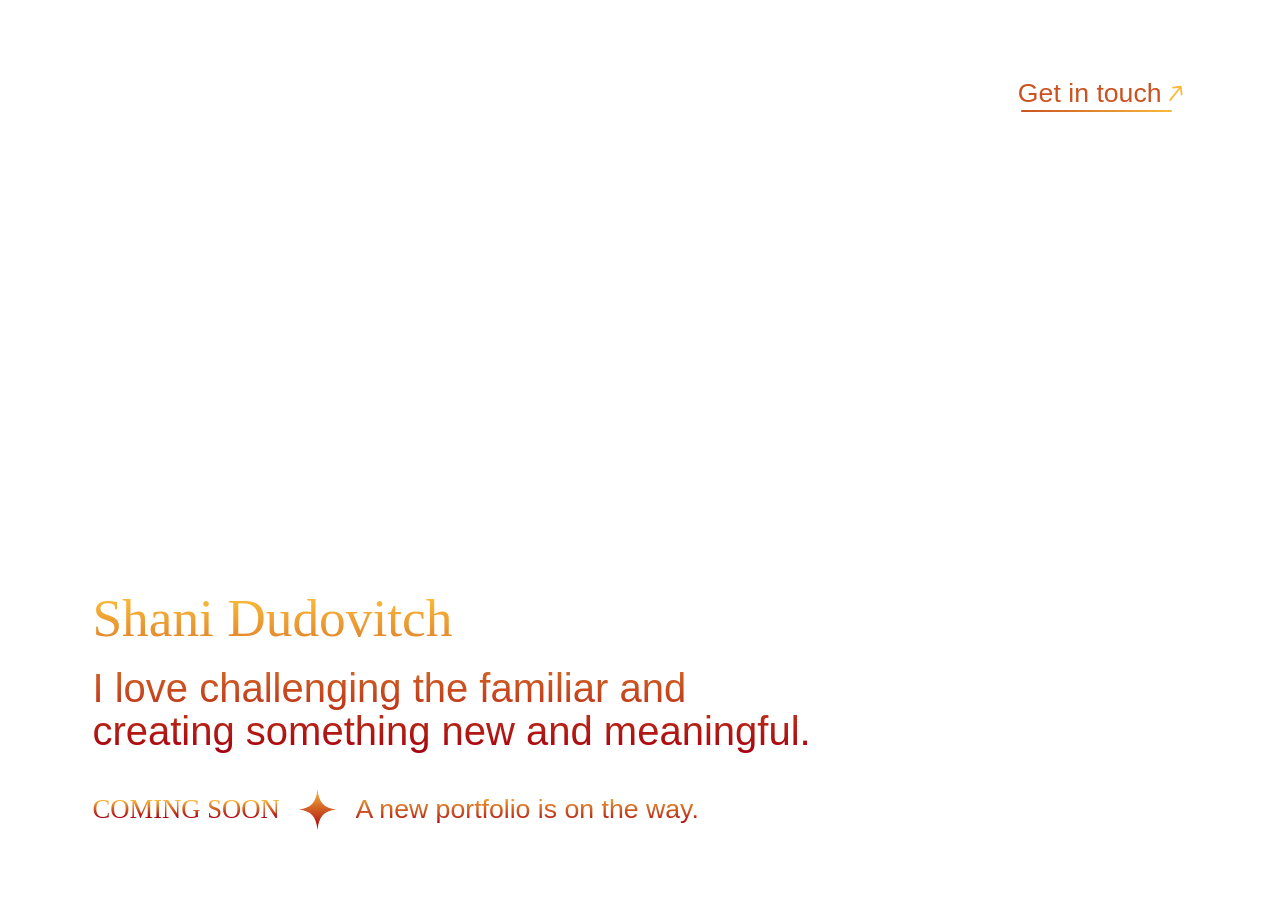
==== index.html @ 5e2dc6f1 "New coming soon design Co-Authored-By: Claude Opus 5.5 <noreply@anthropic.com>" ====
<!DOCTYPE html>
<html lang="en">
<head>
  <meta charset="UTF-8">
  <meta name="viewport" content="width=device-width, initial-scale=1.0">
  <title>Shani Dudovitch – Coming soon</title>
  <link rel="stylesheet" href="styles.css">
</head>
<body>

  <header class="site-header">
    <!-- TODO: where should "Get in touch" lead? (email, LinkedIn…) -->
    <a class="contact-link" href="#">
      <span class="contact-link-row">
        Get in touch
        <img class="contact-arrow" src="images/arrow.svg" alt="">
      </span>
      <img class="contact-underline" src="images/underline.svg" alt="">
    </a>
  </header>

  <main>
    <div class="intro gradient-text">
      <h1 class="name">Shani Dudovitch</h1>
      <p class="statement">I love challenging the familiar and creating something new and meaningful.</p>
    </div>

    <p class="status">
      <span class="status-title gradient-text">COMING SOON</span>
      <!-- Decorative star (alt is empty because it carries no information) -->
      <img class="status-star" src="images/star.svg" alt="">
      <span class="status-text gradient-text">A new portfolio is on the way.</span>
    </p>
  </main>

</body>
</html>
---- styles.css ----
/* ===== Fonts =====
   All fonts are installed on this computer, so the browser loads them from here (local).
   Visitors who don't have them installed will see the fallback font instead. */
@font-face {
  font-family: "Haarlemmer MT Std";
  src: local("Haarlemmer MT Std"), local("HaarlemmerMTStd-Regular");
}

@font-face {
  font-family: "Haarlemmer Bold Italic";
  src: local("HaarlemmerMTW01-BoldItalic");
}

@font-face {
  font-family: "Ploni ML v2 AAA";
  src: local("Ploni ML v2 AAA"), local("PloniMLv2AAA-Regular");
}

@font-face {
  font-family: "Ploni Round AAA";
  src: local("Ploni Round AAA"), local("PloniRoundAAA"), local("PloniRoundAAA-Regular");
}

/* ===== Design tokens (from the Figma frame, 1440 × 1024) ===== */
:root {
  /* Colors */
  --color-background: #ffffff;
  --color-gold: #f9ba3a;    /* top of the text gradient */
  --color-red: #a6000e;     /* bottom of the text gradient */
  --color-orange: #cb5321;  /* "Get in touch" link */

  /* Fonts */
  --font-name: "Haarlemmer Bold Italic", serif;
  --font-title: "Haarlemmer MT Std", serif;
  --font-statement: "Ploni Round AAA", sans-serif;
  --font-text: "Ploni ML v2 AAA", sans-serif;

  /* Font sizes: clamp(smallest on phones, grows with the screen, Figma size on desktop) */
  --size-name: clamp(34px, 4.167vw, 60px);
  --size-statement: clamp(22px, 3.125vw, 45px);
  --size-small: clamp(16px, 2.083vw, 30px);

  /* Spacing around the page edges and between sections */
  --space-top: clamp(24px, 6.597vw, 95px);
  --space-right: clamp(20px, 7.708vw, 111px);
  --space-bottom: clamp(32px, 5.486vw, 79px);
  --space-left: clamp(20px, 7.222vw, 104px);
  --space-intro-to-status: clamp(24px, 2.778vw, 40px);
}

/* ===== Basics ===== */
* {
  box-sizing: border-box;
  margin: 0;
}

body {
  min-height: 100vh;
  min-height: 100dvh; /* full screen height on phones too */
  display: flex;
  flex-direction: column;
  justify-content: space-between; /* link at the top, text at the bottom */
  padding: var(--space-top) var(--space-right) var(--space-bottom) var(--space-left);
  background: var(--color-background);
}

/* Text filled with the gold-to-red gradient */
.gradient-text {
  background-image: linear-gradient(to bottom, var(--color-gold), var(--color-red));
  -webkit-background-clip: text;
  background-clip: text;
  color: transparent;
}

/* ===== Top: "Get in touch" link ===== */
.site-header {
  display: flex;
  justify-content: flex-end;
}

.contact-link {
  font-family: var(--font-text);
  font-size: var(--size-small);
  line-height: 0.68;
  color: var(--color-orange);
  text-decoration: none;
}

.contact-link-row {
  display: flex;
  align-items: flex-start;
  gap: 0.333em; /* 10px in Figma */
}

/* The arrow image points right; Figma turns it to point up-right */
.contact-arrow {
  width: 0.707em;
  height: 0.491em;
  margin: 0.1em -0.15em 0;
  transform: rotate(-51.34deg);
}

.contact-underline {
  display: block;
  width: 5.667em;  /* 170px in Figma */
  height: 2px;
  margin: 0.267em 0 0 0.1em;
}

/* ===== Bottom: name, statement and "coming soon" ===== */

/* Name + statement share one gradient, gold at the top to red at the bottom.
   The extra padding gives the letters room so the gradient doesn't cut them off. */
.intro {
  font-size: var(--size-statement);
  padding-block: 0.4em 0.2em;
  margin-bottom: calc(var(--space-intro-to-status) - 0.2em);
  background-image: linear-gradient(to bottom, var(--color-gold) 0.4em, var(--color-red) calc(100% - 0.2em));
}

.name {
  font-family: var(--font-name);
  font-size: var(--size-name);
  font-weight: 400;
  line-height: 0.75;
}

.statement {
  max-width: 17.97em; /* 808px in Figma, so the line breaks after "creating" */
  margin-top: 0.728em;
  font-family: var(--font-statement);
  font-size: var(--size-statement);
  line-height: 1.08;
}

/* "COMING SOON ✦ A new portfolio is on the way." */
.status {
  display: flex;
  flex-wrap: wrap; /* on narrow phones the sentence moves to its own line */
  align-items: center;
  column-gap: 0.733em; /* 22px in Figma */
  font-size: var(--size-small);
}

.status-title {
  font-family: var(--font-title);
  font-weight: 400;
  line-height: 0.68;
  /* Same trick as .intro: room for the letters, without changing the layout */
  padding-block: 0.3em;
  margin-block: -0.3em;
  background-image: linear-gradient(to bottom, var(--color-gold) 0.3em, var(--color-red) calc(100% - 0.3em));
}

.status-star {
  width: 1.378em;
  height: 1.533em;
}

.status-text {
  font-family: var(--font-text);
  line-height: normal;
}
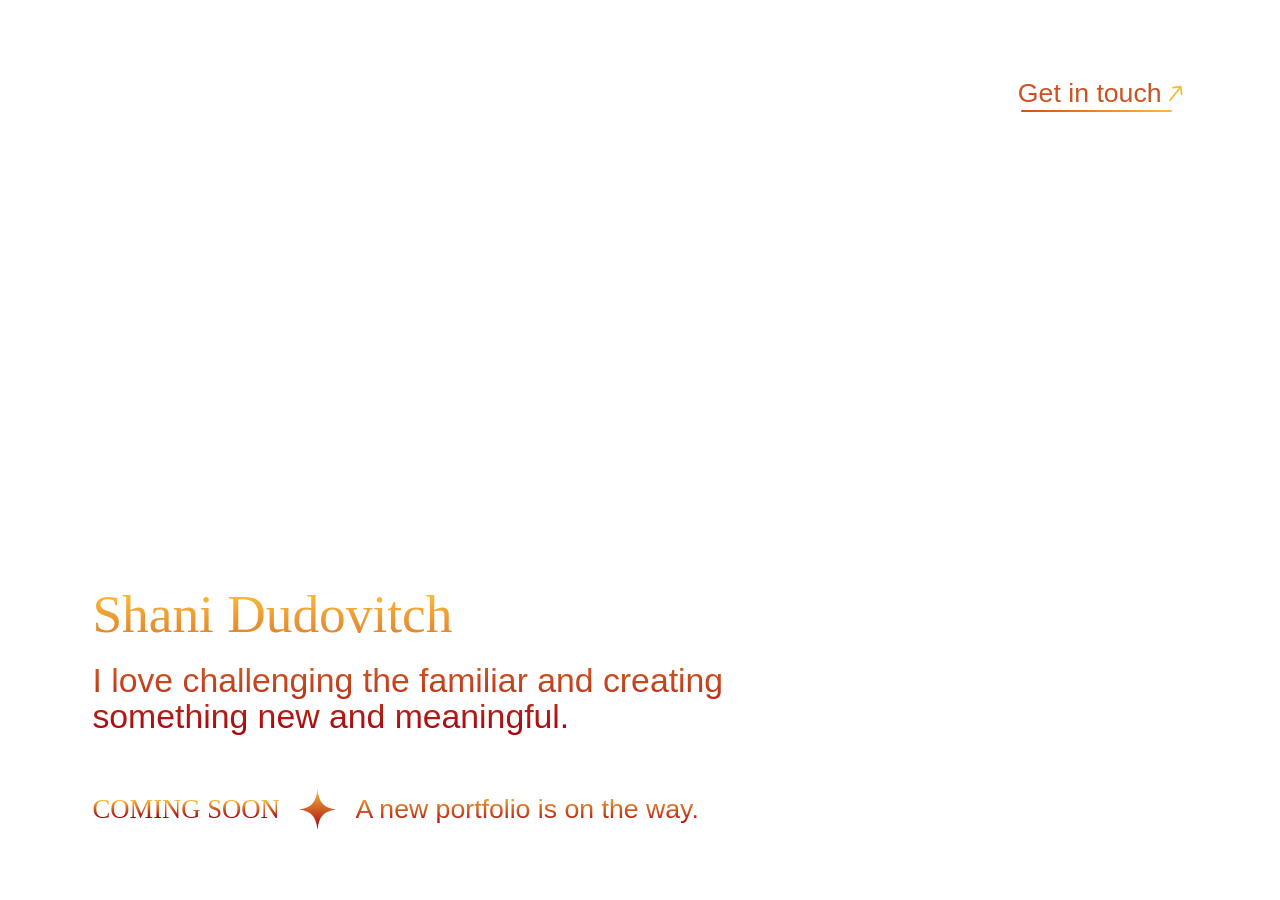
==== commit 6fd5be56: "Load name font from site and link Get in touch to email Co-Authored-By: Claude Opus 5.5 <noreply@ant" ====
--- a/index.html
+++ b/index.html
@@ -9,8 +9,8 @@
 <body>
 
   <header class="site-header">
-    <!-- TODO: where should "Get in touch" lead? (email, LinkedIn…) -->
-    <a class="contact-link" href="#">
+    <!-- Opens the visitor's email app with a new message to Shani -->
+    <a class="contact-link" href="mailto:Shanidudovitch2044@gmail.com">
       <span class="contact-link-row">
         Get in touch
         <img class="contact-arrow" src="images/arrow.svg" alt="">
--- a/styles.css
+++ b/styles.css
@@ -8,7 +8,8 @@
 
 @font-face {
   font-family: "Haarlemmer Bold Italic";
-  src: local("HaarlemmerMTW01-BoldItalic");
+  /* Uses the installed font if there is one, otherwise downloads it from the site */
+  src: local("HaarlemmerMTW01-BoldItalic"), url("fonts/haarlemmer-bold-italic.ttf") format("truetype");
 }
 
 @font-face {
@@ -37,7 +38,7 @@
 
   /* Font sizes: clamp(smallest on phones, grows with the screen, Figma size on desktop) */
   --size-name: clamp(34px, 4.167vw, 60px);
-  --size-statement: clamp(22px, 3.125vw, 45px);
+  --size-statement: clamp(20px, 2.639vw, 38px);
   --size-small: clamp(16px, 2.083vw, 30px);
 
   /* Spacing around the page edges and between sections */
@@ -45,7 +46,7 @@
   --space-right: clamp(20px, 7.708vw, 111px);
   --space-bottom: clamp(32px, 5.486vw, 79px);
   --space-left: clamp(20px, 7.222vw, 104px);
-  --space-intro-to-status: clamp(24px, 2.778vw, 40px);
+  --space-intro-to-status: clamp(32px, 4.236vw, 61px);
 }
 
 /* ===== Basics ===== */
@@ -126,8 +127,8 @@
 }
 
 .statement {
-  max-width: 17.97em; /* 808px in Figma, so the line breaks after "creating" */
-  margin-top: 0.728em;
+  max-width: 21.27em; /* 808px in Figma, so the line breaks after "creating" */
+  margin-top: 0.812em;
   font-family: var(--font-statement);
   font-size: var(--size-statement);
   line-height: 1.08;
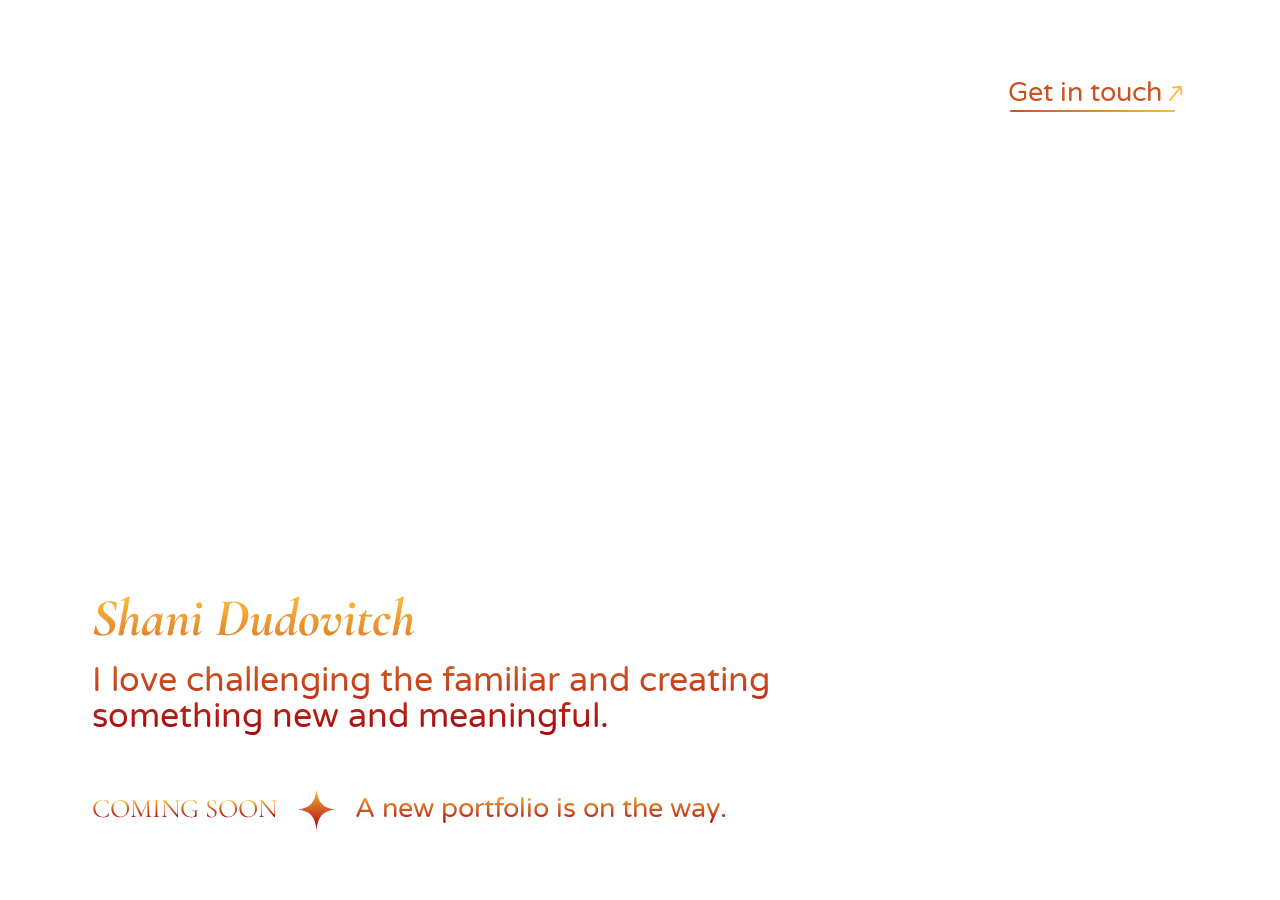
==== commit 9597df6c: "Switch to free Google Fonts and remove font files Co-Authored-By: Claude Opus 5.5 <noreply@anthropic" ====
--- a/index.html
+++ b/index.html
@@ -4,6 +4,11 @@
   <meta charset="UTF-8">
   <meta name="viewport" content="width=device-width, initial-scale=1.0">
   <title>Shani Dudovitch – Coming soon</title>
+  <!-- Fonts from Google Fonts: Cormorant Garamond (Regular + Bold Italic) and Varela Round -->
+  <link rel="preconnect" href="https://fonts.googleapis.com">
+  <link rel="preconnect" href="https://fonts.gstatic.com" crossorigin>
+  <link href="https://fonts.googleapis.com/css2?family=Cormorant+Garamond:ital,wght@0,400;1,700&family=Varela+Round&display=swap" rel="stylesheet">
+
   <link rel="stylesheet" href="styles.css">
 </head>
 <body>
--- a/styles.css
+++ b/styles.css
@@ -1,27 +1,3 @@
-/* ===== Fonts =====
-   All fonts are installed on this computer, so the browser loads them from here (local).
-   Visitors who don't have them installed will see the fallback font instead. */
-@font-face {
-  font-family: "Haarlemmer MT Std";
-  src: local("Haarlemmer MT Std"), local("HaarlemmerMTStd-Regular");
-}
-
-@font-face {
-  font-family: "Haarlemmer Bold Italic";
-  /* Uses the installed font if there is one, otherwise downloads it from the site */
-  src: local("HaarlemmerMTW01-BoldItalic"), url("fonts/haarlemmer-bold-italic.ttf") format("truetype");
-}
-
-@font-face {
-  font-family: "Ploni ML v2 AAA";
-  src: local("Ploni ML v2 AAA"), local("PloniMLv2AAA-Regular");
-}
-
-@font-face {
-  font-family: "Ploni Round AAA";
-  src: local("Ploni Round AAA"), local("PloniRoundAAA"), local("PloniRoundAAA-Regular");
-}
-
 /* ===== Design tokens (from the Figma frame, 1440 × 1024) ===== */
 :root {
   /* Colors */
@@ -30,11 +6,11 @@
   --color-red: #a6000e;     /* bottom of the text gradient */
   --color-orange: #cb5321;  /* "Get in touch" link */
 
-  /* Fonts */
-  --font-name: "Haarlemmer Bold Italic", serif;
-  --font-title: "Haarlemmer MT Std", serif;
-  --font-statement: "Ploni Round AAA", sans-serif;
-  --font-text: "Ploni ML v2 AAA", sans-serif;
+  /* Fonts (free from Google Fonts, loaded in index.html) */
+  --font-name: "Cormorant Garamond", serif;   /* used in Bold Italic */
+  --font-title: "Cormorant Garamond", serif;  /* used in Regular */
+  --font-statement: "Varela Round", sans-serif;
+  --font-text: "Varela Round", sans-serif;
 
   /* Font sizes: clamp(smallest on phones, grows with the screen, Figma size on desktop) */
   --size-name: clamp(34px, 4.167vw, 60px);
@@ -46,7 +22,7 @@
   --space-right: clamp(20px, 7.708vw, 111px);
   --space-bottom: clamp(32px, 5.486vw, 79px);
   --space-left: clamp(20px, 7.222vw, 104px);
-  --space-intro-to-status: clamp(32px, 4.236vw, 61px);
+  --space-intro-to-status: clamp(32px, 4.167vw, 60px);
 }
 
 /* ===== Basics ===== */
@@ -103,7 +79,8 @@
 
 .contact-underline {
   display: block;
-  width: 5.667em;  /* 170px in Figma */
+  width: calc(100% - 0.333em);  /* spans the text and arrow, like in Figma */
+  contain: size; /* the image's own width (172px) must not stretch the link on small screens */
   height: 2px;
   margin: 0.267em 0 0 0.1em;
 }
@@ -122,13 +99,14 @@
 .name {
   font-family: var(--font-name);
   font-size: var(--size-name);
-  font-weight: 400;
+  font-weight: 700;
+  font-style: italic;
   line-height: 0.75;
 }
 
 .statement {
   max-width: 21.27em; /* 808px in Figma, so the line breaks after "creating" */
-  margin-top: 0.812em;
+  margin-top: 0.733em;
   font-family: var(--font-statement);
   font-size: var(--size-statement);
   line-height: 1.08;
@@ -139,7 +117,7 @@
   display: flex;
   flex-wrap: wrap; /* on narrow phones the sentence moves to its own line */
   align-items: center;
-  column-gap: 0.733em; /* 22px in Figma */
+  column-gap: 0.767em; /* 23px in Figma */
   font-size: var(--size-small);
 }
 
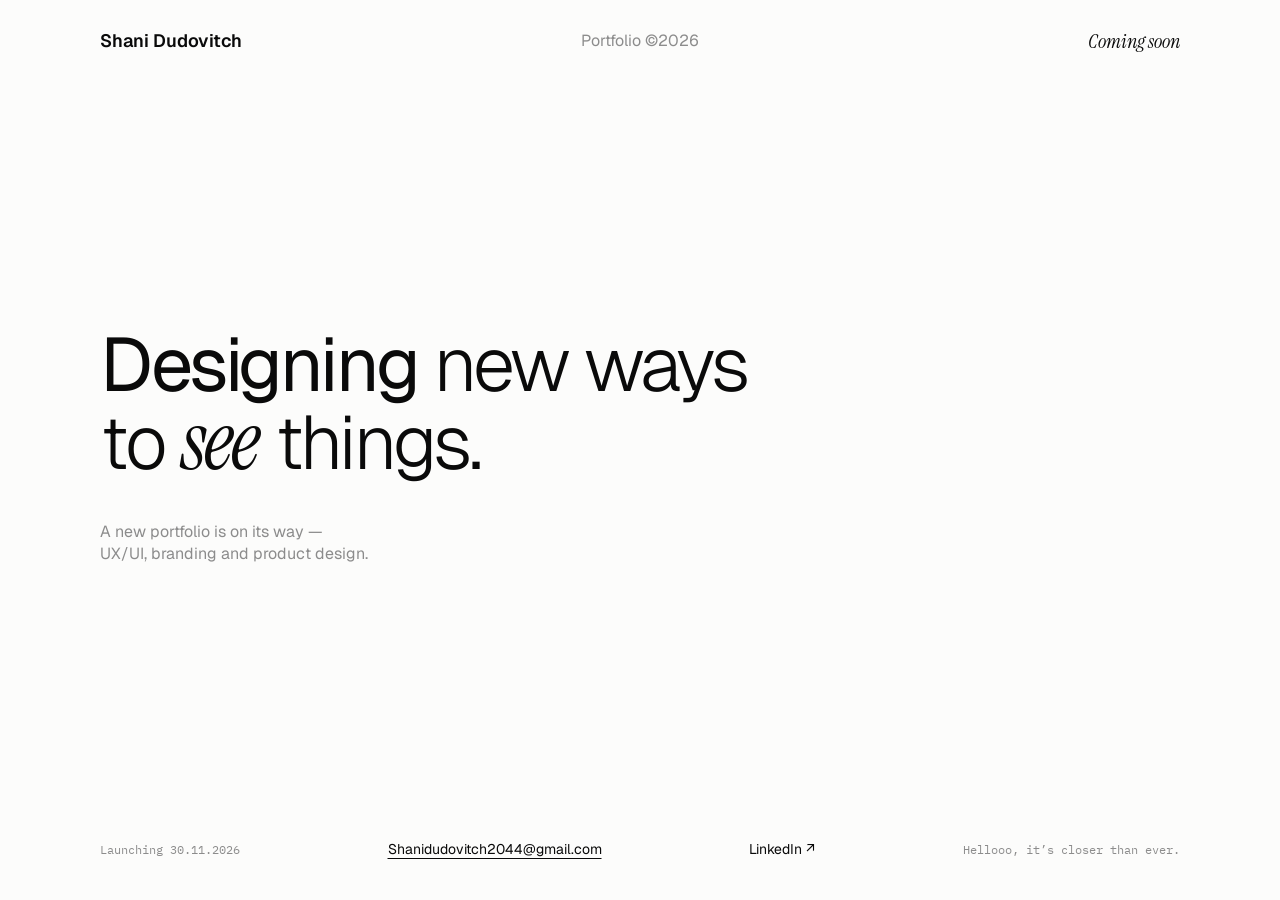
==== commit e975cee3: "New coming soon: typographic page with image trail cursor Rotating headline word (see / think about " ====
--- a/index.html
+++ b/index.html
@@ -4,39 +4,45 @@
   <meta charset="UTF-8">
   <meta name="viewport" content="width=device-width, initial-scale=1.0">
   <title>Shani Dudovitch – Coming soon</title>
-  <!-- Fonts from Google Fonts: Cormorant Garamond (Regular + Bold Italic) and Varela Round -->
+  <meta name="description" content="Designing new ways to see things. A new portfolio by Shani Dudovitch is on its way.">
+  <!-- Fonts from Google Fonts: Geist (text), Instrument Serif Italic (one special word), IBM Plex Mono (small details) -->
   <link rel="preconnect" href="https://fonts.googleapis.com">
   <link rel="preconnect" href="https://fonts.gstatic.com" crossorigin>
-  <link href="https://fonts.googleapis.com/css2?family=Cormorant+Garamond:ital,wght@0,400;1,700&family=Varela+Round&display=swap" rel="stylesheet">
+  <link href="https://fonts.googleapis.com/css2?family=Geist:wght@300;400;600&family=IBM+Plex+Mono&family=Instrument+Serif:ital@1&display=swap" rel="stylesheet">
 
   <link rel="stylesheet" href="styles.css">
 </head>
 <body>
 
   <header class="site-header">
-    <!-- Opens the visitor's email app with a new message to Shani -->
-    <a class="contact-link" href="mailto:Shanidudovitch2044@gmail.com">
-      <span class="contact-link-row">
-        Get in touch
-        <img class="contact-arrow" src="images/arrow.svg" alt="">
-      </span>
-      <img class="contact-underline" src="images/underline.svg" alt="">
-    </a>
+    <span class="name">Shani Dudovitch</span>
+    <span class="muted">Portfolio ©2026</span>
+    <span class="serif header-status">Coming soon</span>
   </header>
 
   <main>
-    <div class="intro gradient-text">
-      <h1 class="name">Shani Dudovitch</h1>
-      <p class="statement">I love challenging the familiar and creating something new and meaningful.</p>
-    </div>
-
-    <p class="status">
-      <span class="status-title gradient-text">COMING SOON</span>
-      <!-- Decorative star (alt is empty because it carries no information) -->
-      <img class="status-star" src="images/star.svg" alt="">
-      <span class="status-text gradient-text">A new portfolio is on the way.</span>
-    </p>
+    <!-- The word in .swap-word changes every few seconds (see script.js) -->
+    <h1 class="headline">
+      <span class="headline-strong">Designing</span> new ways<br>
+      to <span class="swap-word serif" aria-live="polite">see</span> things.
+    </h1>
+    <p class="subtitle muted">A new portfolio is on its way — <br>UX/UI, branding and product design.</p>
   </main>
 
+  <footer class="site-footer">
+    <span class="mono muted">Launching 30.11.2026</span>
+    <a class="link underline" href="mailto:Shanidudovitch2044@gmail.com">Shanidudovitch2044@gmail.com</a>
+    <!-- TODO: replace # with Shani's LinkedIn profile address -->
+    <a class="link" href="#" target="_blank" rel="noopener">LinkedIn ↗</a>
+    <span class="mono muted">Hellooo, it’s closer than ever.</span>
+  </footer>
+
+  <!-- Images from the work appear here when the mouse moves -->
+  <div class="trail" aria-hidden="true"></div>
+
+  <!-- Custom cursor: the words "Coming soon" follow the mouse -->
+  <div class="cursor serif" aria-hidden="true">Coming soon</div>
+
+  <script src="script.js"></script>
 </body>
 </html>
--- a/styles.css
+++ b/styles.css
@@ -1,28 +1,30 @@
-/* ===== Design tokens (from the Figma frame, 1440 × 1024) ===== */
+/* ===== Design tokens (from the Figma frame "Coming soon — cursor trail", 1440 × 1024) ===== */
 :root {
   /* Colors */
-  --color-background: #ffffff;
-  --color-gold: #f9ba3a;    /* top of the text gradient */
-  --color-red: #a6000e;     /* bottom of the text gradient */
-  --color-orange: #cb5321;  /* "Get in touch" link */
+  --color-background: #fcfcfb;
+  --color-text: #0a0a0a;
+  --color-muted: #8c8c8c;
+  --color-cursor: #52c0c8;  /* the "Coming soon" cursor */
 
   /* Fonts (free from Google Fonts, loaded in index.html) */
-  --font-name: "Cormorant Garamond", serif;   /* used in Bold Italic */
-  --font-title: "Cormorant Garamond", serif;  /* used in Regular */
-  --font-statement: "Varela Round", sans-serif;
-  --font-text: "Varela Round", sans-serif;
+  --font-text: "Geist", sans-serif;
+  --font-serif: "Instrument Serif", serif;  /* used in Italic */
+  --font-mono: "IBM Plex Mono", monospace;
 
   /* Font sizes: clamp(smallest on phones, grows with the screen, Figma size on desktop) */
-  --size-name: clamp(34px, 4.167vw, 60px);
-  --size-statement: clamp(20px, 2.639vw, 38px);
-  --size-small: clamp(16px, 2.083vw, 30px);
-
-  /* Spacing around the page edges and between sections */
-  --space-top: clamp(24px, 6.597vw, 95px);
-  --space-right: clamp(20px, 7.708vw, 111px);
-  --space-bottom: clamp(32px, 5.486vw, 79px);
-  --space-left: clamp(20px, 7.222vw, 104px);
-  --space-intro-to-status: clamp(32px, 4.167vw, 60px);
+  --size-headline: clamp(44px, 5.9vw, 85px);
+  --size-name: 18px;
+  --size-text: 16px;
+  --size-small: 14px;
+  --size-mono: 12px;
+
+  /* Page edges: 112px on a 1440px screen */
+  --space-side: clamp(20px, 7.78vw, 112px);
+  --space-top: 28px;
+  --space-bottom: 42px;
+
+  /* Trail images */
+  --trail-width: clamp(140px, 17vw, 250px);
 }
 
 /* ===== Basics ===== */
@@ -36,107 +38,180 @@
   min-height: 100dvh; /* full screen height on phones too */
   display: flex;
   flex-direction: column;
-  justify-content: space-between; /* link at the top, text at the bottom */
-  padding: var(--space-top) var(--space-right) var(--space-bottom) var(--space-left);
+  padding: var(--space-top) var(--space-side) var(--space-bottom);
   background: var(--color-background);
-}
-
-/* Text filled with the gold-to-red gradient */
-.gradient-text {
-  background-image: linear-gradient(to bottom, var(--color-gold), var(--color-red));
-  -webkit-background-clip: text;
-  background-clip: text;
-  color: transparent;
-}
-
-/* ===== Top: "Get in touch" link ===== */
+  color: var(--color-text);
+  font-family: var(--font-text);
+  font-size: var(--size-text);
+  overflow-x: hidden;
+}
+
+.serif { font-family: var(--font-serif); font-style: italic; font-weight: 400; }
+.mono  { font-family: var(--font-mono); font-size: var(--size-mono); }
+.muted { color: var(--color-muted); }
+
+.link {
+  color: inherit;
+  font-size: var(--size-small);
+  text-decoration: none;
+}
+
+.underline {
+  text-decoration: underline;
+  text-decoration-thickness: 1px;
+  text-underline-offset: 4px;
+}
+
+/* ===== Top: name · Portfolio ©2026 · Coming soon ===== */
 .site-header {
+  display: grid;
+  grid-template-columns: 1fr auto 1fr;  /* middle item stays in the center */
+  align-items: center;
+  line-height: 1.3;
+}
+
+.name {
+  font-size: var(--size-name);
+  font-weight: 600;
+}
+
+.header-status {
+  justify-self: end;
+  font-size: 20px;
+}
+
+/* ===== Middle: headline + subtitle ===== */
+main {
+  flex: 1;
   display: flex;
-  justify-content: flex-end;
-}
-
-.contact-link {
-  font-family: var(--font-text);
-  font-size: var(--size-small);
-  line-height: 0.68;
-  color: var(--color-orange);
-  text-decoration: none;
-}
-
-.contact-link-row {
+  flex-direction: column;
+  justify-content: center;
+  padding-block: 48px;
+}
+
+.headline {
+  font-size: var(--size-headline);
+  font-weight: 300;
+  line-height: 0.96;
+  letter-spacing: -0.04em;
+}
+
+.headline-strong { font-weight: 400; }
+
+/* The changing word: slightly bigger, like in Figma (94px next to 85px) */
+.swap-word {
+  display: inline-block;
+  font-size: 1.106em;
+  letter-spacing: -0.02em;
+  transition: opacity 0.35s ease, transform 0.35s ease, filter 0.35s ease;
+}
+
+.swap-word.is-leaving {
+  opacity: 0;
+  transform: translateY(-0.15em);
+  filter: blur(4px);
+}
+
+.swap-word.is-entering {
+  opacity: 0;
+  transform: translateY(0.15em);
+  filter: blur(4px);
+  transition: none;
+}
+
+.subtitle {
+  margin-top: 40px;
+  line-height: 1.4;
+}
+
+/* ===== Bottom row ===== */
+.site-footer {
   display: flex;
-  align-items: flex-start;
-  gap: 0.333em; /* 10px in Figma */
-}
-
-/* The arrow image points right; Figma turns it to point up-right */
-.contact-arrow {
-  width: 0.707em;
-  height: 0.491em;
-  margin: 0.1em -0.15em 0;
-  transform: rotate(-51.34deg);
-}
-
-.contact-underline {
+  justify-content: space-between;
+  align-items: baseline;
+  flex-wrap: wrap;
+  gap: 12px 24px;
+}
+
+/* ===== Image trail ===== */
+.trail {
+  position: fixed;
+  inset: 0;
+  pointer-events: none;  /* never blocks clicks on links */
+  z-index: 5;
+}
+
+.trail-item {
+  position: absolute;
+  top: 0;
+  left: 0;
+  width: var(--trail-width);
+  animation: trail-life 1s ease-out forwards;
+}
+
+.trail-item img {
   display: block;
-  width: calc(100% - 0.333em);  /* spans the text and arrow, like in Figma */
-  contain: size; /* the image's own width (172px) must not stretch the link on small screens */
-  height: 2px;
-  margin: 0.267em 0 0 0.1em;
-}
-
-/* ===== Bottom: name, statement and "coming soon" ===== */
-
-/* Name + statement share one gradient, gold at the top to red at the bottom.
-   The extra padding gives the letters room so the gradient doesn't cut them off. */
-.intro {
-  font-size: var(--size-statement);
-  padding-block: 0.4em 0.2em;
-  margin-bottom: calc(var(--space-intro-to-status) - 0.2em);
-  background-image: linear-gradient(to bottom, var(--color-gold) 0.4em, var(--color-red) calc(100% - 0.2em));
-}
-
-.name {
-  font-family: var(--font-name);
-  font-size: var(--size-name);
-  font-weight: 700;
-  font-style: italic;
-  line-height: 0.75;
-}
-
-.statement {
-  max-width: 21.27em; /* 808px in Figma, so the line breaks after "creating" */
-  margin-top: 0.733em;
-  font-family: var(--font-statement);
-  font-size: var(--size-statement);
-  line-height: 1.08;
-}
-
-/* "COMING SOON ✦ A new portfolio is on the way." */
-.status {
-  display: flex;
-  flex-wrap: wrap; /* on narrow phones the sentence moves to its own line */
-  align-items: center;
-  column-gap: 0.767em; /* 23px in Figma */
-  font-size: var(--size-small);
-}
-
-.status-title {
-  font-family: var(--font-title);
-  font-weight: 400;
-  line-height: 0.68;
-  /* Same trick as .intro: room for the letters, without changing the layout */
-  padding-block: 0.3em;
-  margin-block: -0.3em;
-  background-image: linear-gradient(to bottom, var(--color-gold) 0.3em, var(--color-red) calc(100% - 0.3em));
-}
-
-.status-star {
-  width: 1.378em;
-  height: 1.533em;
-}
-
-.status-text {
-  font-family: var(--font-text);
-  line-height: normal;
-}
+  width: 100%;
+  aspect-ratio: 4 / 3;
+  object-fit: cover;
+}
+
+/* Only the newest image shows its caption */
+.trail-item figcaption {
+  margin-top: 8px;
+  font-family: var(--font-mono);
+  font-size: 11px;
+  opacity: 0;
+}
+
+.trail-item:last-child figcaption { opacity: 1; }
+
+/* Each image: appears, stays for a moment, then fades and shrinks */
+@keyframes trail-life {
+  0%   { opacity: 0; scale: 0.85; }
+  12%  { opacity: 1; scale: 1; }
+  60%  { opacity: 1; scale: 1; }
+  100% { opacity: 0; scale: 0.7; }
+}
+
+/* Phones and tablets have no mouse: images appear slowly by themselves */
+.trail-item.is-slow { animation-duration: 2.4s; }
+
+/* ===== Custom cursor ===== */
+.cursor {
+  position: fixed;
+  top: 0;
+  left: 0;
+  z-index: 10;
+  color: var(--color-cursor);
+  font-size: 22px;
+  white-space: nowrap;
+  pointer-events: none;
+  opacity: 0;  /* shown by script.js once the mouse moves */
+  transition: opacity 0.2s ease;
+}
+
+/* Only on screens with a real mouse: hide the normal arrow */
+@media (hover: hover) and (pointer: fine) {
+  body, a { cursor: none; }
+}
+
+@media (hover: none) {
+  .cursor { display: none; }
+}
+
+/* ===== Phones ===== */
+@media (max-width: 700px) {
+  .site-header { grid-template-columns: 1fr auto; }
+  .site-header .muted { display: none; }
+  .site-footer { flex-direction: column; align-items: flex-start; }
+  .subtitle br,
+  .headline br { display: none; }
+  .headline { font-size: 40px; }
+}
+
+/* Visitors who asked their device for less motion */
+@media (prefers-reduced-motion: reduce) {
+  .trail { display: none; }
+  .swap-word { transition: none; }
+}
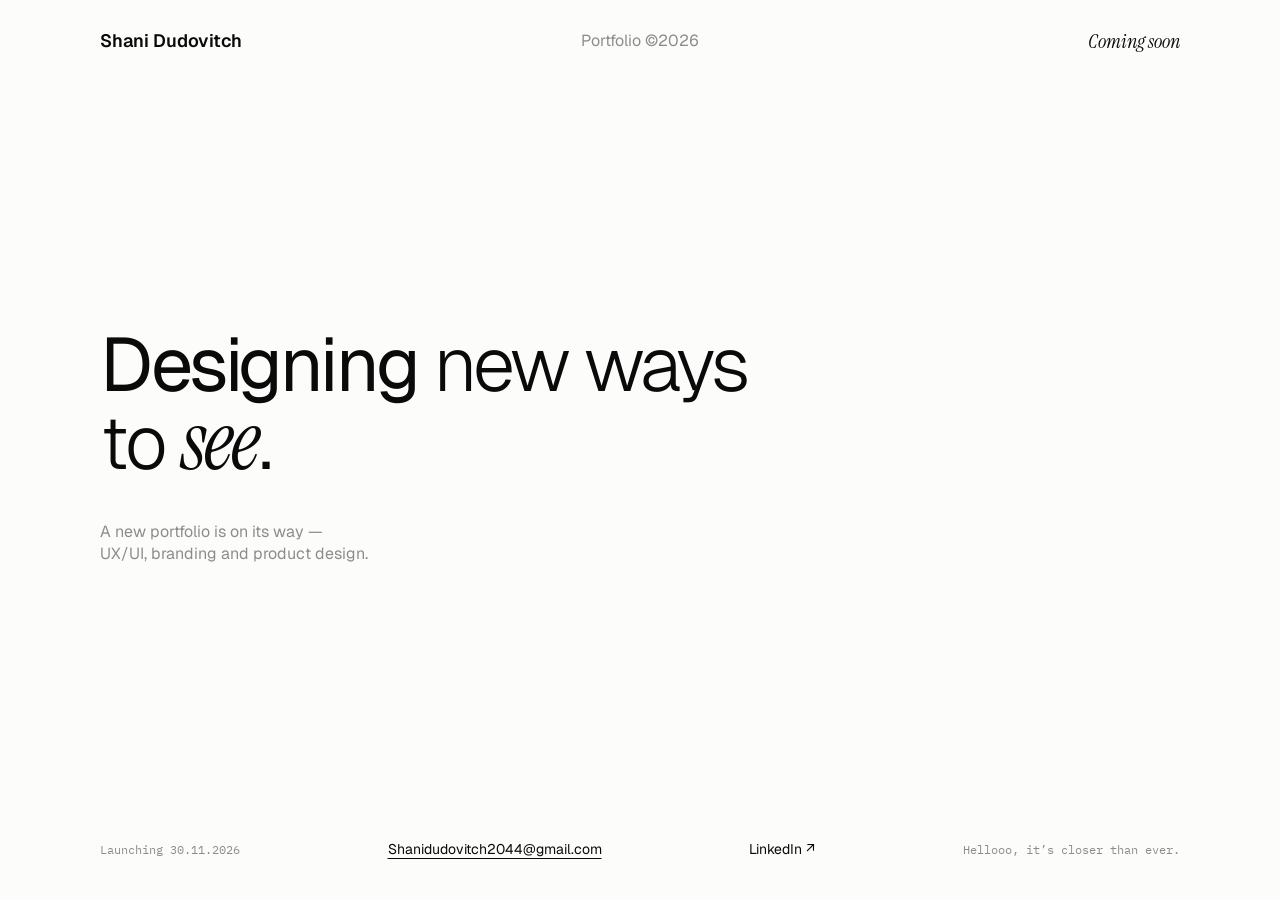
==== commit 2fd5723a: "Refine coming soon: smoother trail, talking cursor, "to see." headline - Smaller trail images that g" ====
--- a/index.html
+++ b/index.html
@@ -4,7 +4,7 @@
   <meta charset="UTF-8">
   <meta name="viewport" content="width=device-width, initial-scale=1.0">
   <title>Shani Dudovitch – Coming soon</title>
-  <meta name="description" content="Designing new ways to see things. A new portfolio by Shani Dudovitch is on its way.">
+  <meta name="description" content="Designing new ways to see. A new portfolio by Shani Dudovitch is on its way.">
   <!-- Fonts from Google Fonts: Geist (text), Instrument Serif Italic (one special word), IBM Plex Mono (small details) -->
   <link rel="preconnect" href="https://fonts.googleapis.com">
   <link rel="preconnect" href="https://fonts.gstatic.com" crossorigin>
@@ -24,24 +24,24 @@
     <!-- The word in .swap-word changes every few seconds (see script.js) -->
     <h1 class="headline">
       <span class="headline-strong">Designing</span> new ways<br>
-      to <span class="swap-word serif" aria-live="polite">see</span> things.
+      to <span class="swap-word serif" aria-live="polite">see</span>.
     </h1>
     <p class="subtitle muted">A new portfolio is on its way — <br>UX/UI, branding and product design.</p>
   </main>
 
   <footer class="site-footer">
     <span class="mono muted">Launching 30.11.2026</span>
-    <a class="link underline" href="mailto:Shanidudovitch2044@gmail.com">Shanidudovitch2044@gmail.com</a>
+    <a class="link underline" data-cursor="Say hello" href="mailto:Shanidudovitch2044@gmail.com">Shanidudovitch2044@gmail.com</a>
     <!-- TODO: replace # with Shani's LinkedIn profile address -->
-    <a class="link" href="#" target="_blank" rel="noopener">LinkedIn ↗</a>
+    <a class="link" data-cursor="Let’s connect" href="#" target="_blank" rel="noopener">LinkedIn ↗</a>
     <span class="mono muted">Hellooo, it’s closer than ever.</span>
   </footer>
 
   <!-- Images from the work appear here when the mouse moves -->
   <div class="trail" aria-hidden="true"></div>
 
-  <!-- Custom cursor: the words "Coming soon" follow the mouse -->
-  <div class="cursor serif" aria-hidden="true">Coming soon</div>
+  <!-- Custom cursor: short phrases that "talk" to the visitor follow the mouse -->
+  <div class="cursor serif" aria-hidden="true"><span class="cursor-text">Glad you’re here</span></div>
 
   <script src="script.js"></script>
 </body>
--- a/styles.css
+++ b/styles.css
@@ -4,7 +4,13 @@
   --color-background: #fcfcfb;
   --color-text: #0a0a0a;
   --color-muted: #8c8c8c;
-  --color-cursor: #52c0c8;  /* the "Coming soon" cursor */
+  --color-cursor: #52c0c8;  /* the talking cursor */
+
+  /* The text uses mix-blend-mode: difference (see "Text above the images").
+     These are the "opposite" colors that come out as the real ones on the background:
+     #f2f2f1 shows as #0a0a0a, #70706f shows as #8c8c8c. Over an image they turn light. */
+  --color-text-blend: #f2f2f1;
+  --color-muted-blend: #70706f;
 
   /* Fonts (free from Google Fonts, loaded in index.html) */
   --font-text: "Geist", sans-serif;
@@ -24,7 +30,7 @@
   --space-bottom: 42px;
 
   /* Trail images */
-  --trail-width: clamp(140px, 17vw, 250px);
+  --trail-width: clamp(90px, 11vw, 160px);
 }
 
 /* ===== Basics ===== */
@@ -62,6 +68,22 @@
   text-underline-offset: 4px;
 }
 
+/* ===== Text above the images =====
+   The images move under the text. "difference" flips the text color where they meet,
+   so the text stays readable: dark on the background, light on a dark image. */
+.site-header,
+main,
+.site-footer {
+  position: relative;
+  z-index: 1;
+  color: var(--color-text-blend);
+  mix-blend-mode: difference;
+}
+
+.site-header .muted,
+main .muted,
+.site-footer .muted { color: var(--color-muted-blend); }
+
 /* ===== Top: name · Portfolio ©2026 · Coming soon ===== */
 .site-header {
   display: grid;
@@ -138,7 +160,7 @@
   position: fixed;
   inset: 0;
   pointer-events: none;  /* never blocks clicks on links */
-  z-index: 5;
+  z-index: 0;            /* under the text */
 }
 
 .trail-item {
@@ -146,7 +168,7 @@
   top: 0;
   left: 0;
   width: var(--trail-width);
-  animation: trail-life 1s ease-out forwards;
+  animation: trail-life 1.1s cubic-bezier(0.22, 1, 0.36, 1) forwards;
 }
 
 .trail-item img {
@@ -166,12 +188,13 @@
 
 .trail-item:last-child figcaption { opacity: 1; }
 
-/* Each image: appears, stays for a moment, then fades and shrinks */
+/* Each image: grows in, then keeps shrinking as it gets older.
+   So along the trail the images go from small (old) to large (new). */
 @keyframes trail-life {
-  0%   { opacity: 0; scale: 0.85; }
-  12%  { opacity: 1; scale: 1; }
-  60%  { opacity: 1; scale: 1; }
-  100% { opacity: 0; scale: 0.7; }
+  0%   { opacity: 0; scale: 0.6; }
+  14%  { opacity: 1; scale: 1; }
+  70%  { opacity: 1; scale: 0.55; }
+  100% { opacity: 0; scale: 0.3; }
 }
 
 /* Phones and tablets have no mouse: images appear slowly by themselves */
@@ -191,6 +214,17 @@
   transition: opacity 0.2s ease;
 }
 
+/* The cursor's words fade when they change */
+.cursor-text {
+  display: inline-block;
+  transition: opacity 0.25s ease, filter 0.25s ease;
+}
+
+.cursor-text.is-changing {
+  opacity: 0;
+  filter: blur(3px);
+}
+
 /* Only on screens with a real mouse: hide the normal arrow */
 @media (hover: hover) and (pointer: fine) {
   body, a { cursor: none; }
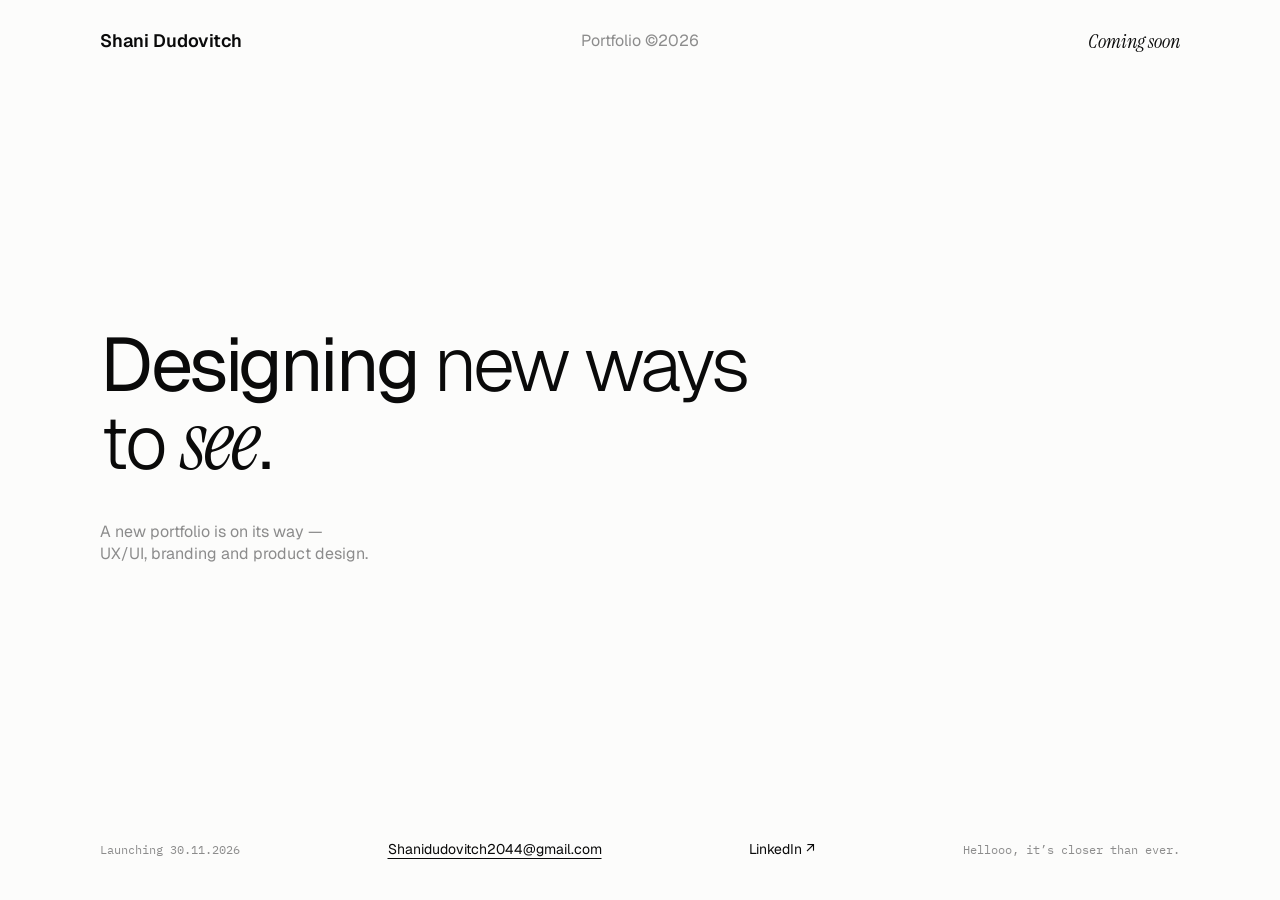
==== commit 822cf3a3: "Coming soon: flowing image chain, white text over images, bar-aware cursor - Trail is one chain of 9" ====
--- a/index.html
+++ b/index.html
@@ -15,9 +15,9 @@
 <body>
 
   <header class="site-header">
-    <span class="name">Shani Dudovitch</span>
-    <span class="muted">Portfolio ©2026</span>
-    <span class="serif header-status">Coming soon</span>
+    <span class="name" data-cursor="Glad you’re here">Shani Dudovitch</span>
+    <span class="muted" data-cursor="Psst…">Portfolio ©2026</span>
+    <span class="serif header-status" data-cursor="I can’t wait">Coming soon</span>
   </header>
 
   <main>
@@ -30,18 +30,19 @@
   </main>
 
   <footer class="site-footer">
-    <span class="mono muted">Launching 30.11.2026</span>
-    <a class="link underline" data-cursor="Say hello" href="mailto:Shanidudovitch2044@gmail.com">Shanidudovitch2044@gmail.com</a>
+    <span class="mono muted" data-cursor="Almost there">Launching 30.11.2026</span>
+    <!-- Click: opens the mail app and also copies the address (see script.js) -->
+    <a class="link underline email-link" data-cursor="Say hello" href="mailto:Shanidudovitch2044@gmail.com">Shanidudovitch2044@gmail.com</a>
     <!-- TODO: replace # with Shani's LinkedIn profile address -->
     <a class="link" data-cursor="Let’s connect" href="#" target="_blank" rel="noopener">LinkedIn ↗</a>
-    <span class="mono muted">Hellooo, it’s closer than ever.</span>
+    <span class="mono muted" data-cursor="Glad you’re here">Hellooo, it’s closer than ever.</span>
   </footer>
 
-  <!-- Images from the work appear here when the mouse moves -->
+  <!-- Images from the work follow the mouse here as one smooth chain (see script.js) -->
   <div class="trail" aria-hidden="true"></div>
 
-  <!-- Custom cursor: short phrases that "talk" to the visitor follow the mouse -->
-  <div class="cursor serif" aria-hidden="true"><span class="cursor-text">Glad you’re here</span></div>
+  <!-- Custom cursor: says "Coming soon", and talks to the visitor on the top and bottom bars -->
+  <div class="cursor serif" aria-hidden="true"><span class="cursor-text">Coming soon</span></div>
 
   <script src="script.js"></script>
 </body>
--- a/styles.css
+++ b/styles.css
@@ -5,12 +5,7 @@
   --color-text: #0a0a0a;
   --color-muted: #8c8c8c;
   --color-cursor: #52c0c8;  /* the talking cursor */
-
-  /* The text uses mix-blend-mode: difference (see "Text above the images").
-     These are the "opposite" colors that come out as the real ones on the background:
-     #f2f2f1 shows as #0a0a0a, #70706f shows as #8c8c8c. Over an image they turn light. */
-  --color-text-blend: #f2f2f1;
-  --color-muted-blend: #70706f;
+  --color-text-on-image: #ffffff;  /* text where it passes over a trail image */
 
   /* Fonts (free from Google Fonts, loaded in index.html) */
   --font-text: "Geist", sans-serif;
@@ -69,20 +64,29 @@
 }
 
 /* ===== Text above the images =====
-   The images move under the text. "difference" flips the text color where they meet,
-   so the text stays readable: dark on the background, light on a dark image. */
+   The images move under the text. Where text passes over an image it turns white:
+   script.js puts a white copy of the text on top (.text-light)
+   and cuts it to the shape of the images. */
 .site-header,
 main,
 .site-footer {
   position: relative;
   z-index: 1;
-  color: var(--color-text-blend);
-  mix-blend-mode: difference;
-}
-
-.site-header .muted,
-main .muted,
-.site-footer .muted { color: var(--color-muted-blend); }
+}
+
+.text-light {
+  position: fixed;
+  inset: 0;
+  z-index: 2;
+  display: flex;
+  flex-direction: column;
+  padding: var(--space-top) var(--space-side) var(--space-bottom);
+  color: var(--color-text-on-image);
+  pointer-events: none;
+  clip-path: path("M0 0Z");  /* nothing shown until the images appear */
+}
+
+.text-light .muted { color: var(--color-text-on-image); }
 
 /* ===== Top: name · Portfolio ©2026 · Coming soon ===== */
 .site-header {
@@ -100,7 +104,11 @@
 .header-status {
   justify-self: end;
   font-size: 20px;
-}
+  transition: color 0.3s ease;
+}
+
+/* Turquoise on hover, like the cursor */
+.header-status:hover { color: var(--color-cursor); }
 
 /* ===== Middle: headline + subtitle ===== */
 main {
@@ -178,7 +186,31 @@
   object-fit: cover;
 }
 
-/* Only the newest image shows its caption */
+/* Mouse trail: a fixed chain of images, moved every frame by script.js */
+.trail-slot {
+  position: absolute;
+  top: 0;
+  left: 0;
+  width: var(--trail-width);
+  opacity: 0;
+  will-change: translate, scale, opacity;
+}
+
+.trail-slot img {
+  display: block;
+  width: 100%;
+  aspect-ratio: 4 / 3;
+  object-fit: cover;
+}
+
+.trail-slot figcaption {
+  margin-top: 8px;
+  font-family: var(--font-mono);
+  font-size: 11px;
+  white-space: nowrap;
+}
+
+/* Phones: only the newest image shows its caption */
 .trail-item figcaption {
   margin-top: 8px;
   font-family: var(--font-mono);
@@ -197,7 +229,7 @@
   100% { opacity: 0; scale: 0.3; }
 }
 
-/* Phones and tablets have no mouse: images appear slowly by themselves */
+/* Phones and tablets have no mouse: images appear slowly by themselves (in .trail-item) */
 .trail-item.is-slow { animation-duration: 2.4s; }
 
 /* ===== Custom cursor ===== */
@@ -246,6 +278,7 @@
 
 /* Visitors who asked their device for less motion */
 @media (prefers-reduced-motion: reduce) {
-  .trail { display: none; }
+  .trail,
+  .text-light { display: none; }
   .swap-word { transition: none; }
 }
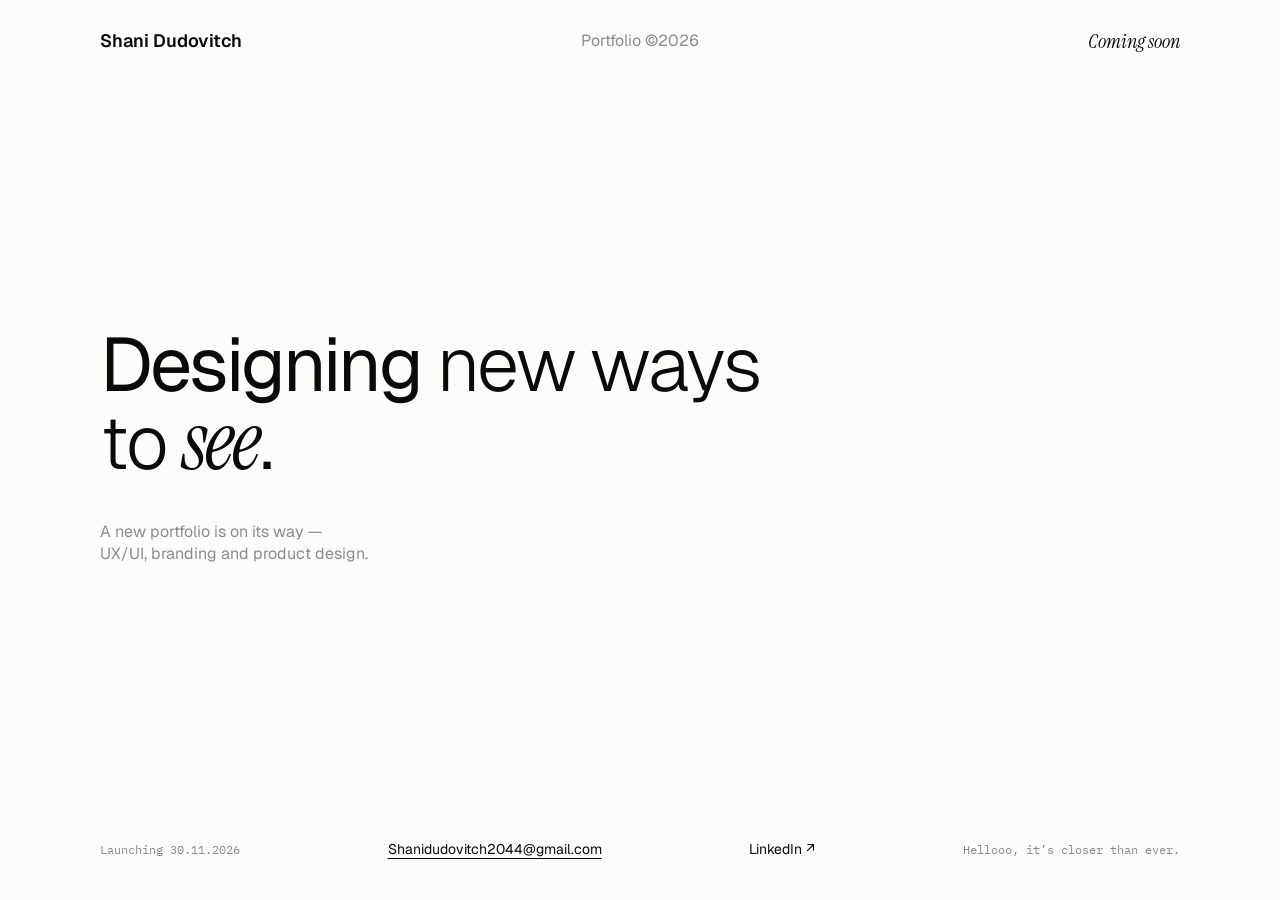
==== commit 393fcbeb: "Coming soon: bar phrases linger 1.5s; email and LinkedIn say hello - Email and LinkedIn: Say hello -" ====
--- a/index.html
+++ b/index.html
@@ -17,7 +17,7 @@
   <header class="site-header">
     <span class="name" data-cursor="Glad you’re here">Shani Dudovitch</span>
     <span class="muted" data-cursor="Psst…">Portfolio ©2026</span>
-    <span class="serif header-status" data-cursor="I can’t wait">Coming soon</span>
+    <span class="serif header-status">Coming soon</span>
   </header>
 
   <main>
@@ -30,12 +30,12 @@
   </main>
 
   <footer class="site-footer">
-    <span class="mono muted" data-cursor="Almost there">Launching 30.11.2026</span>
+    <span class="mono muted" data-cursor="I can’t wait">Launching 30.11.2026</span>
     <!-- Click: opens the mail app and also copies the address (see script.js) -->
     <a class="link underline email-link" data-cursor="Say hello" href="mailto:Shanidudovitch2044@gmail.com">Shanidudovitch2044@gmail.com</a>
     <!-- TODO: replace # with Shani's LinkedIn profile address -->
-    <a class="link" data-cursor="Let’s connect" href="#" target="_blank" rel="noopener">LinkedIn ↗</a>
-    <span class="mono muted" data-cursor="Glad you’re here">Hellooo, it’s closer than ever.</span>
+    <a class="link" data-cursor="Say hello" href="#" target="_blank" rel="noopener">LinkedIn ↗</a>
+    <span class="mono muted" data-cursor="I can’t wait">Hellooo, it’s closer than ever.</span>
   </footer>
 
   <!-- Images from the work follow the mouse here as one smooth chain (see script.js) -->
--- a/styles.css
+++ b/styles.css
@@ -25,7 +25,7 @@
   --space-bottom: 42px;
 
   /* Trail images */
-  --trail-width: clamp(90px, 11vw, 160px);
+  --trail-width: clamp(100px, 11vw, 160px);
 }
 
 /* ===== Basics ===== */
@@ -128,6 +128,9 @@
 
 .headline-strong { font-weight: 400; }
 
+/* Each letter of the headline can move a little with the mouse (script.js) */
+.letter { display: inline-block; }
+
 /* The changing word: slightly bigger, like in Figma (94px next to 85px) */
 .swap-word {
   display: inline-block;
@@ -201,6 +204,14 @@
   width: 100%;
   aspect-ratio: 4 / 3;
   object-fit: cover;
+}
+
+/* The new front image after a click */
+.trail-slot img.is-new { animation: pop-in 0.45s cubic-bezier(0.22, 1, 0.36, 1); }
+
+@keyframes pop-in {
+  from { opacity: 0; scale: 0.85; }
+  to   { opacity: 1; scale: 1; }
 }
 
 .trail-slot figcaption {
